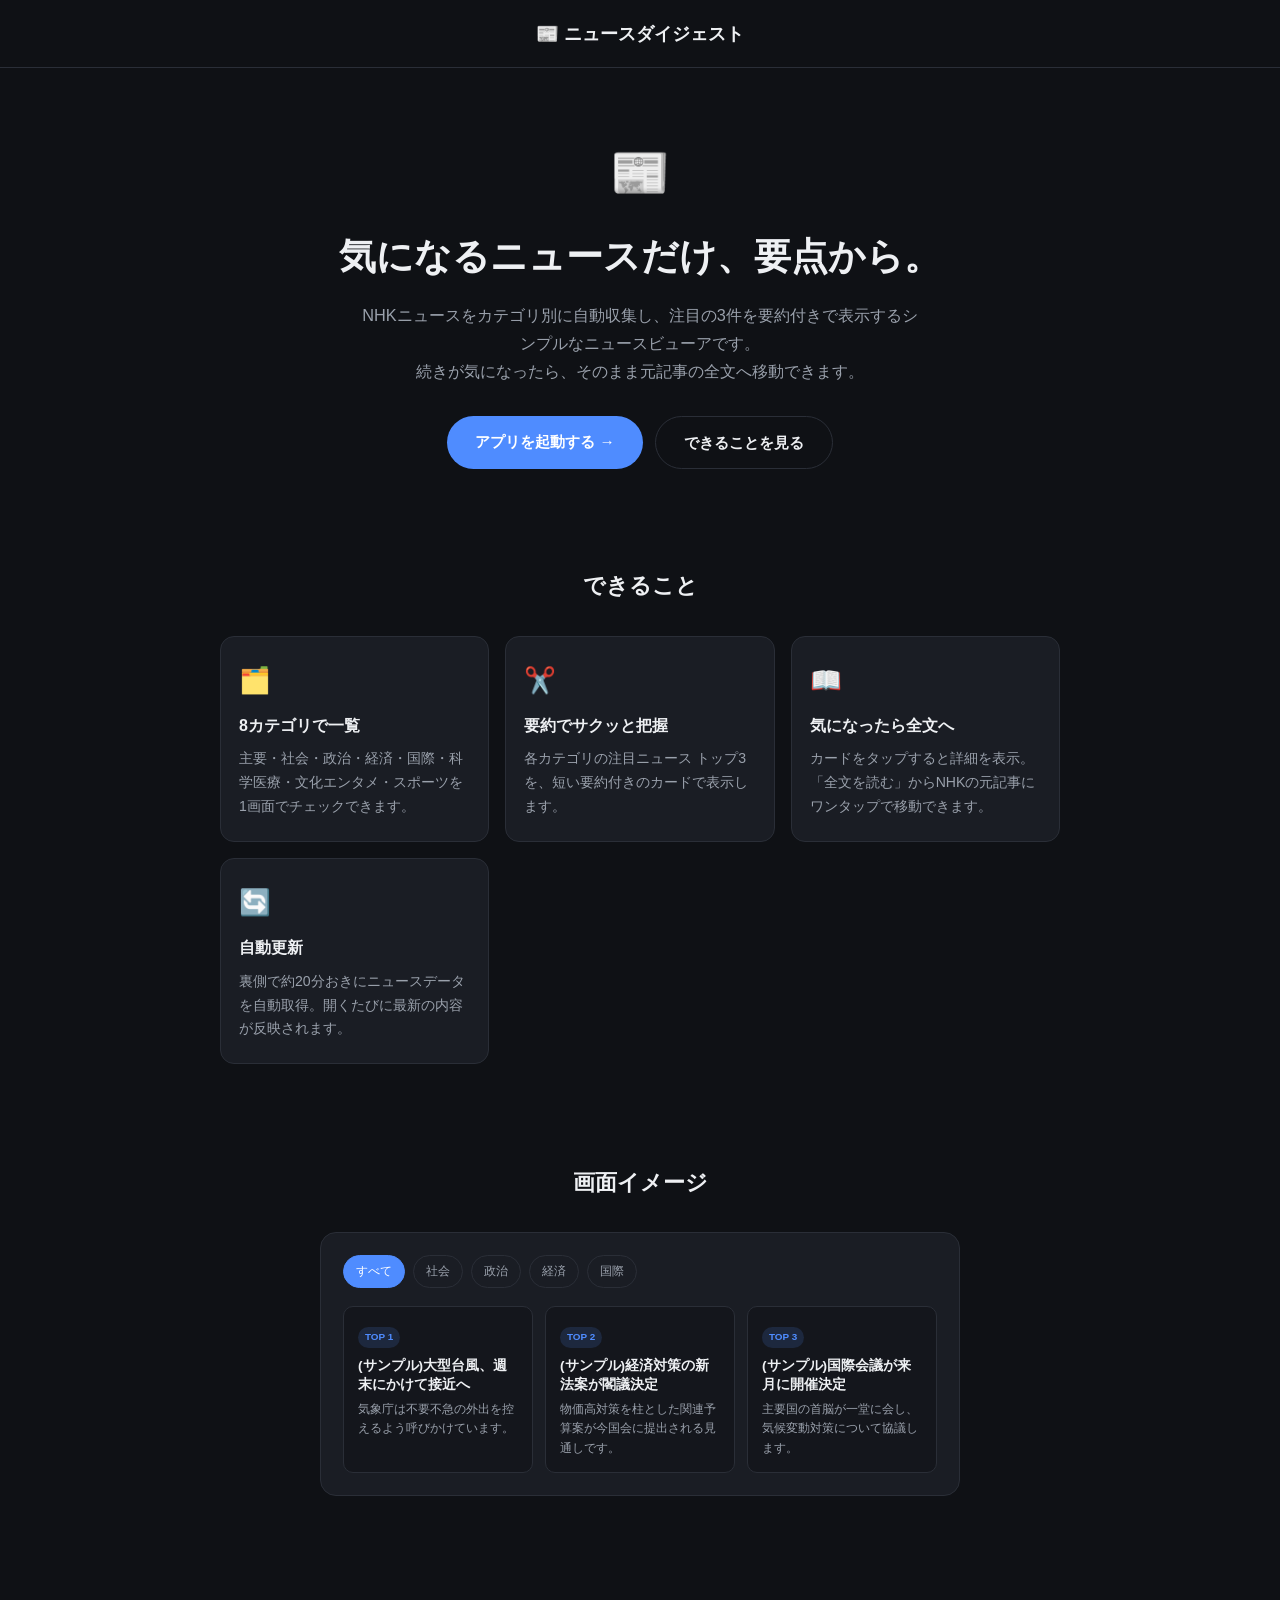
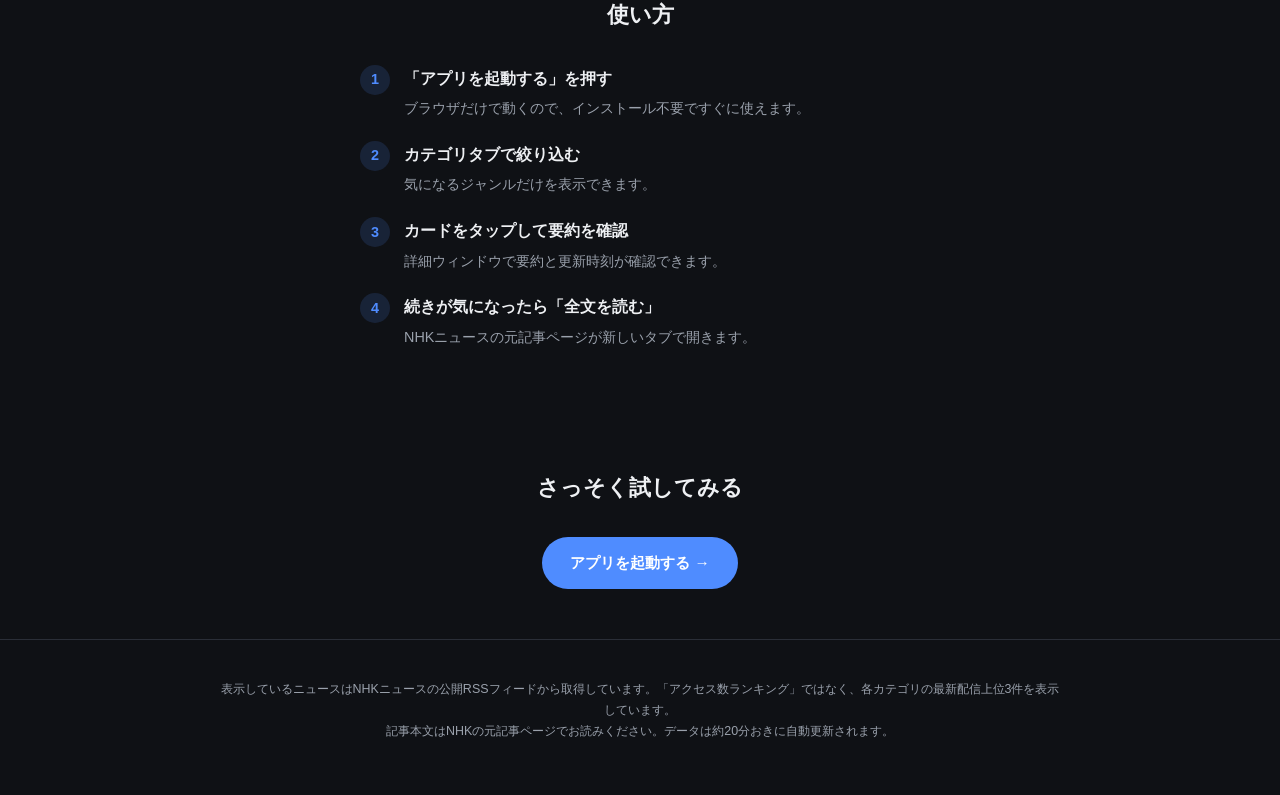
==== index.html @ 67417273 "Initial commit: ニュースダイジェスト公開版 NHKニュースRSSをカテゴリ別に要約表示する静的サイト。GitHub Actionsで 20分おきにdata/news.jsonを自動更新" ====
<!doctype html>
<html lang="ja">
<head>
<meta charset="utf-8" />
<meta name="viewport" content="width=device-width, initial-scale=1" />
<title>ニュースダイジェスト | 気になるニュースだけ、要点から。</title>
<meta name="description" content="NHKニュースをカテゴリ別に要約表示。気になった記事は元記事の全文へワンタップ。" />
<style>
  :root {
    --bg: #0f1115;
    --card-bg: #1a1d24;
    --card-border: #2a2e37;
    --text: #eef0f3;
    --text-dim: #9aa1ac;
    --accent: #4f8cff;
    --accent-soft: rgba(79, 140, 255, 0.15);
  }
  * { box-sizing: border-box; }
  html { scroll-behavior: smooth; }
  body {
    margin: 0;
    font-family: "Hiragino Kaku Gothic ProN", "Yu Gothic", "Meiryo", sans-serif;
    background: var(--bg);
    color: var(--text);
    line-height: 1.7;
  }
  a { color: var(--accent); }
  .wrap { max-width: 880px; margin: 0 auto; padding: 0 20px; }

  header.site-header {
    padding: 18px 0;
    text-align: center;
    border-bottom: 1px solid var(--card-border);
  }
  header.site-header .logo { font-size: 1.15rem; font-weight: bold; }

  .hero {
    text-align: center;
    padding: 64px 20px 48px;
  }
  .hero .icon { font-size: 3rem; }
  .hero h1 {
    font-size: clamp(1.6rem, 4vw, 2.3rem);
    margin: 12px 0 14px;
  }
  .hero p.lead {
    color: var(--text-dim);
    max-width: 560px;
    margin: 0 auto 30px;
    font-size: 1.02rem;
  }
  .cta-row { display: flex; gap: 12px; justify-content: center; flex-wrap: wrap; }

  .btn {
    display: inline-block;
    text-decoration: none;
    padding: 13px 28px;
    border-radius: 999px;
    font-size: 0.95rem;
    font-weight: bold;
  }
  .btn-primary { background: var(--accent); color: #fff; }
  .btn-primary:hover { opacity: 0.9; }
  .btn-secondary { background: transparent; border: 1px solid var(--card-border); color: var(--text); }
  .btn-secondary:hover { border-color: var(--accent); color: var(--accent); }

  section { padding: 50px 0; }
  section h2 {
    text-align: center;
    font-size: 1.4rem;
    margin: 0 0 30px;
  }

  .features {
    display: grid;
    grid-template-columns: repeat(auto-fit, minmax(220px, 1fr));
    gap: 16px;
  }
  .feature-card {
    background: var(--card-bg);
    border: 1px solid var(--card-border);
    border-radius: 14px;
    padding: 22px 18px;
  }
  .feature-card .emoji { font-size: 1.6rem; margin-bottom: 10px; display: block; }
  .feature-card h3 { margin: 0 0 8px; font-size: 1rem; }
  .feature-card p { margin: 0; color: var(--text-dim); font-size: 0.88rem; }

  /* --- プレビュー(モック) --- */
  .preview-frame {
    background: var(--card-bg);
    border: 1px solid var(--card-border);
    border-radius: 16px;
    padding: 22px;
    max-width: 640px;
    margin: 0 auto;
  }
  .preview-tabs { display: flex; gap: 8px; margin-bottom: 18px; flex-wrap: wrap; }
  .preview-tab {
    font-size: 0.75rem;
    border-radius: 999px;
    padding: 5px 12px;
    border: 1px solid var(--card-border);
    color: var(--text-dim);
  }
  .preview-tab.active { background: var(--accent); color: #fff; border-color: var(--accent); }
  .preview-grid { display: grid; grid-template-columns: repeat(auto-fit, minmax(160px, 1fr)); gap: 12px; }
  .preview-card {
    background: #14161c;
    border: 1px solid var(--card-border);
    border-radius: 10px;
    padding: 14px;
    text-align: left;
  }
  .preview-badge {
    font-size: 0.62rem;
    font-weight: bold;
    color: var(--accent);
    background: var(--accent-soft);
    padding: 2px 7px;
    border-radius: 999px;
    display: inline-block;
    margin-bottom: 8px;
  }
  .preview-card h4 { margin: 0 0 6px; font-size: 0.85rem; line-height: 1.4; }
  .preview-card p { margin: 0; font-size: 0.72rem; color: var(--text-dim); }

  .steps { counter-reset: step; max-width: 560px; margin: 0 auto; }
  .step {
    display: flex;
    gap: 14px;
    align-items: flex-start;
    margin-bottom: 20px;
  }
  .step .num {
    flex: 0 0 auto;
    width: 30px; height: 30px;
    border-radius: 50%;
    background: var(--accent-soft);
    color: var(--accent);
    font-weight: bold;
    display: flex; align-items: center; justify-content: center;
    font-size: 0.9rem;
  }
  .step p { margin: 4px 0 0; color: var(--text-dim); font-size: 0.9rem; }
  .step strong { font-size: 0.98rem; }

  .install-grid { display: grid; grid-template-columns: repeat(auto-fit, minmax(240px, 1fr)); gap: 16px; }
  .install-card { background: var(--card-bg); border: 1px solid var(--card-border); border-radius: 14px; padding: 20px; }
  .install-card h3 { margin: 0 0 10px; font-size: 0.95rem; }
  .install-card ol { margin: 0; padding-left: 20px; color: var(--text-dim); font-size: 0.85rem; }
  .install-card li { margin-bottom: 6px; }

  .final-cta { text-align: center; }

  footer {
    border-top: 1px solid var(--card-border);
    padding: 26px 0 40px;
    text-align: center;
    color: var(--text-dim);
    font-size: 0.78rem;
  }
</style>
</head>
<body>

  <header class="site-header">
    <div class="logo">📰 ニュースダイジェスト</div>
  </header>

  <section class="hero">
    <div class="wrap">
      <div class="icon">📰</div>
      <h1>気になるニュースだけ、要点から。</h1>
      <p class="lead">
        NHKニュースをカテゴリ別に自動収集し、注目の3件を要約付きで表示するシンプルなニュースビューアです。<br />
        続きが気になったら、そのまま元記事の全文へ移動できます。
      </p>
      <div class="cta-row">
        <a class="btn btn-primary" href="./app/index.html">アプリを起動する →</a>
        <a class="btn btn-secondary" href="#features">できることを見る</a>
      </div>
    </div>
  </section>

  <section id="features">
    <div class="wrap">
      <h2>できること</h2>
      <div class="features">
        <div class="feature-card">
          <span class="emoji">🗂️</span>
          <h3>8カテゴリで一覧</h3>
          <p>主要・社会・政治・経済・国際・科学医療・文化エンタメ・スポーツを1画面でチェックできます。</p>
        </div>
        <div class="feature-card">
          <span class="emoji">✂️</span>
          <h3>要約でサクッと把握</h3>
          <p>各カテゴリの注目ニュース トップ3を、短い要約付きのカードで表示します。</p>
        </div>
        <div class="feature-card">
          <span class="emoji">📖</span>
          <h3>気になったら全文へ</h3>
          <p>カードをタップすると詳細を表示。「全文を読む」からNHKの元記事にワンタップで移動できます。</p>
        </div>
        <div class="feature-card">
          <span class="emoji">🔄</span>
          <h3>自動更新</h3>
          <p>裏側で約20分おきにニュースデータを自動取得。開くたびに最新の内容が反映されます。</p>
        </div>
      </div>
    </div>
  </section>

  <section>
    <div class="wrap">
      <h2>画面イメージ</h2>
      <div class="preview-frame">
        <div class="preview-tabs">
          <span class="preview-tab active">すべて</span>
          <span class="preview-tab">社会</span>
          <span class="preview-tab">政治</span>
          <span class="preview-tab">経済</span>
          <span class="preview-tab">国際</span>
        </div>
        <div class="preview-grid">
          <div class="preview-card">
            <span class="preview-badge">TOP 1</span>
            <h4>(サンプル)大型台風、週末にかけて接近へ</h4>
            <p>気象庁は不要不急の外出を控えるよう呼びかけています。</p>
          </div>
          <div class="preview-card">
            <span class="preview-badge">TOP 2</span>
            <h4>(サンプル)経済対策の新法案が閣議決定</h4>
            <p>物価高対策を柱とした関連予算案が今国会に提出される見通しです。</p>
          </div>
          <div class="preview-card">
            <span class="preview-badge">TOP 3</span>
            <h4>(サンプル)国際会議が来月に開催決定</h4>
            <p>主要国の首脳が一堂に会し、気候変動対策について協議します。</p>
          </div>
        </div>
      </div>
    </div>
  </section>

  <section>
    <div class="wrap">
      <h2>使い方</h2>
      <div class="steps">
        <div class="step">
          <div class="num">1</div>
          <div><strong>「アプリを起動する」を押す</strong><p>ブラウザだけで動くので、インストール不要ですぐに使えます。</p></div>
        </div>
        <div class="step">
          <div class="num">2</div>
          <div><strong>カテゴリタブで絞り込む</strong><p>気になるジャンルだけを表示できます。</p></div>
        </div>
        <div class="step">
          <div class="num">3</div>
          <div><strong>カードをタップして要約を確認</strong><p>詳細ウィンドウで要約と更新時刻が確認できます。</p></div>
        </div>
        <div class="step">
          <div class="num">4</div>
          <div><strong>続きが気になったら「全文を読む」</strong><p>NHKニュースの元記事ページが新しいタブで開きます。</p></div>
        </div>
      </div>
    </div>
  </section>

  <section class="final-cta">
    <div class="wrap">
      <h2>さっそく試してみる</h2>
      <a class="btn btn-primary" href="./app/index.html">アプリを起動する →</a>
    </div>
  </section>

  <footer>
    <div class="wrap">
      <p>
        表示しているニュースはNHKニュースの公開RSSフィードから取得しています。「アクセス数ランキング」ではなく、各カテゴリの最新配信上位3件を表示しています。<br />
        記事本文はNHKの元記事ページでお読みください。データは約20分おきに自動更新されます。
      </p>
    </div>
  </footer>

</body>
</html>
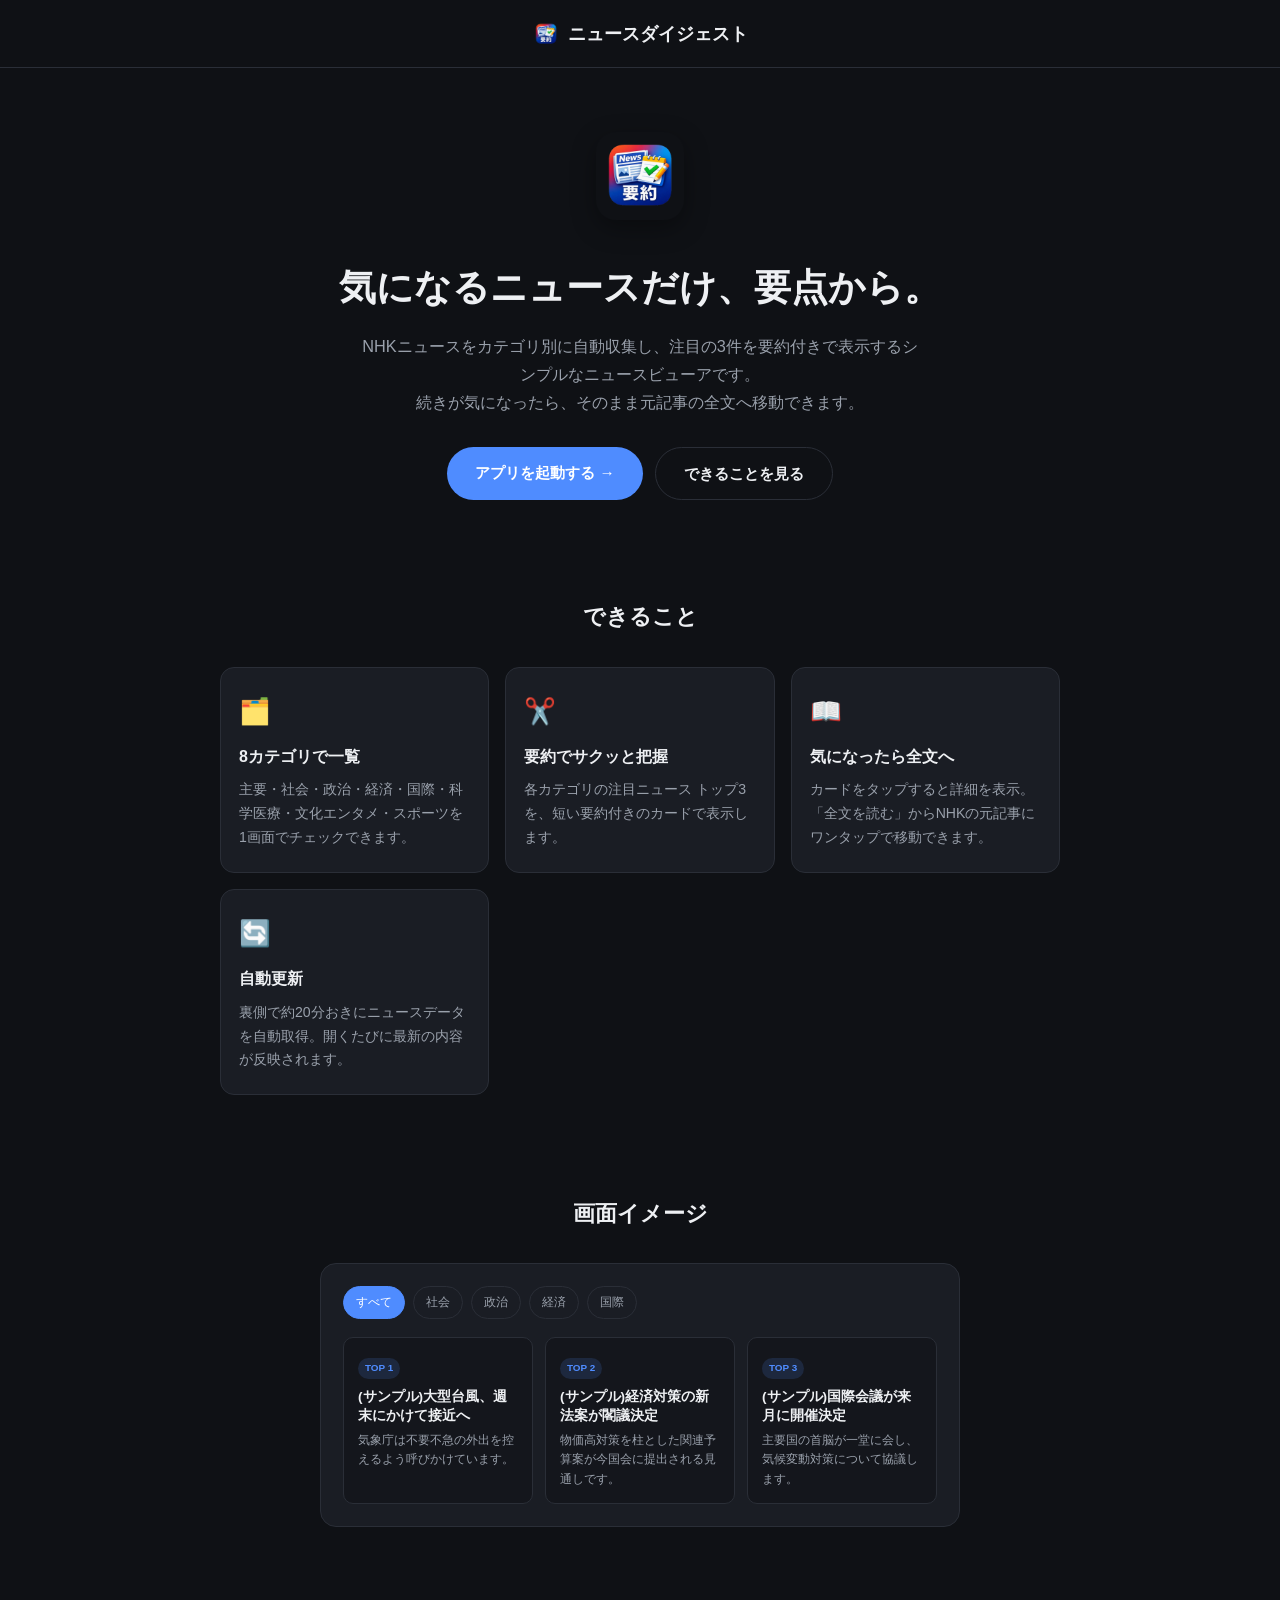
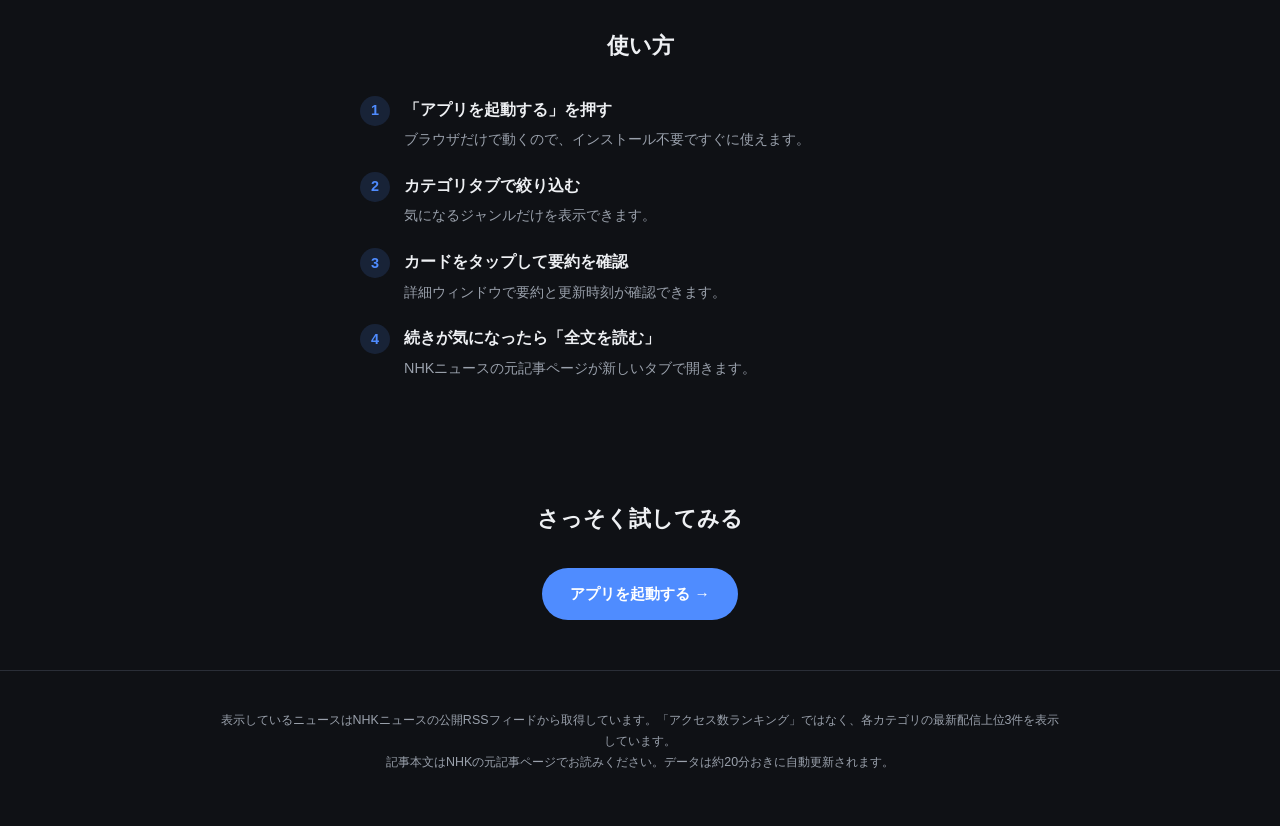
==== commit edec802e: "アプリアイコン画像を追加し、favicon・ヘッダーロゴに反映" ====
--- a/index.html
+++ b/index.html
@@ -5,6 +5,7 @@
 <meta name="viewport" content="width=device-width, initial-scale=1" />
 <title>ニュースダイジェスト | 気になるニュースだけ、要点から。</title>
 <meta name="description" content="NHKニュースをカテゴリ別に要約表示。気になった記事は元記事の全文へワンタップ。" />
+<link rel="icon" type="image/png" href="./icons/icon.png" />
 <style>
   :root {
     --bg: #0f1115;
@@ -32,7 +33,9 @@
     text-align: center;
     border-bottom: 1px solid var(--card-border);
   }
-  header.site-header .logo { font-size: 1.15rem; font-weight: bold; }
+  header.site-header .logo { font-size: 1.15rem; font-weight: bold; display: flex; align-items: center; justify-content: center; gap: 8px; }
+  header.site-header .logo img { width: 28px; height: 28px; border-radius: 8px; }
+  .hero .icon img { width: 88px; height: 88px; border-radius: 20px; box-shadow: 0 8px 24px rgba(0,0,0,0.35); }
 
   .hero {
     text-align: center;
@@ -165,12 +168,12 @@
 <body>
 
   <header class="site-header">
-    <div class="logo">📰 ニュースダイジェスト</div>
+    <div class="logo"><img src="./icons/icon.png" alt="" />ニュースダイジェスト</div>
   </header>
 
   <section class="hero">
     <div class="wrap">
-      <div class="icon">📰</div>
+      <div class="icon"><img src="./icons/icon.png" alt="ニュースダイジェスト アイコン" /></div>
       <h1>気になるニュースだけ、要点から。</h1>
       <p class="lead">
         NHKニュースをカテゴリ別に自動収集し、注目の3件を要約付きで表示するシンプルなニュースビューアです。<br />
